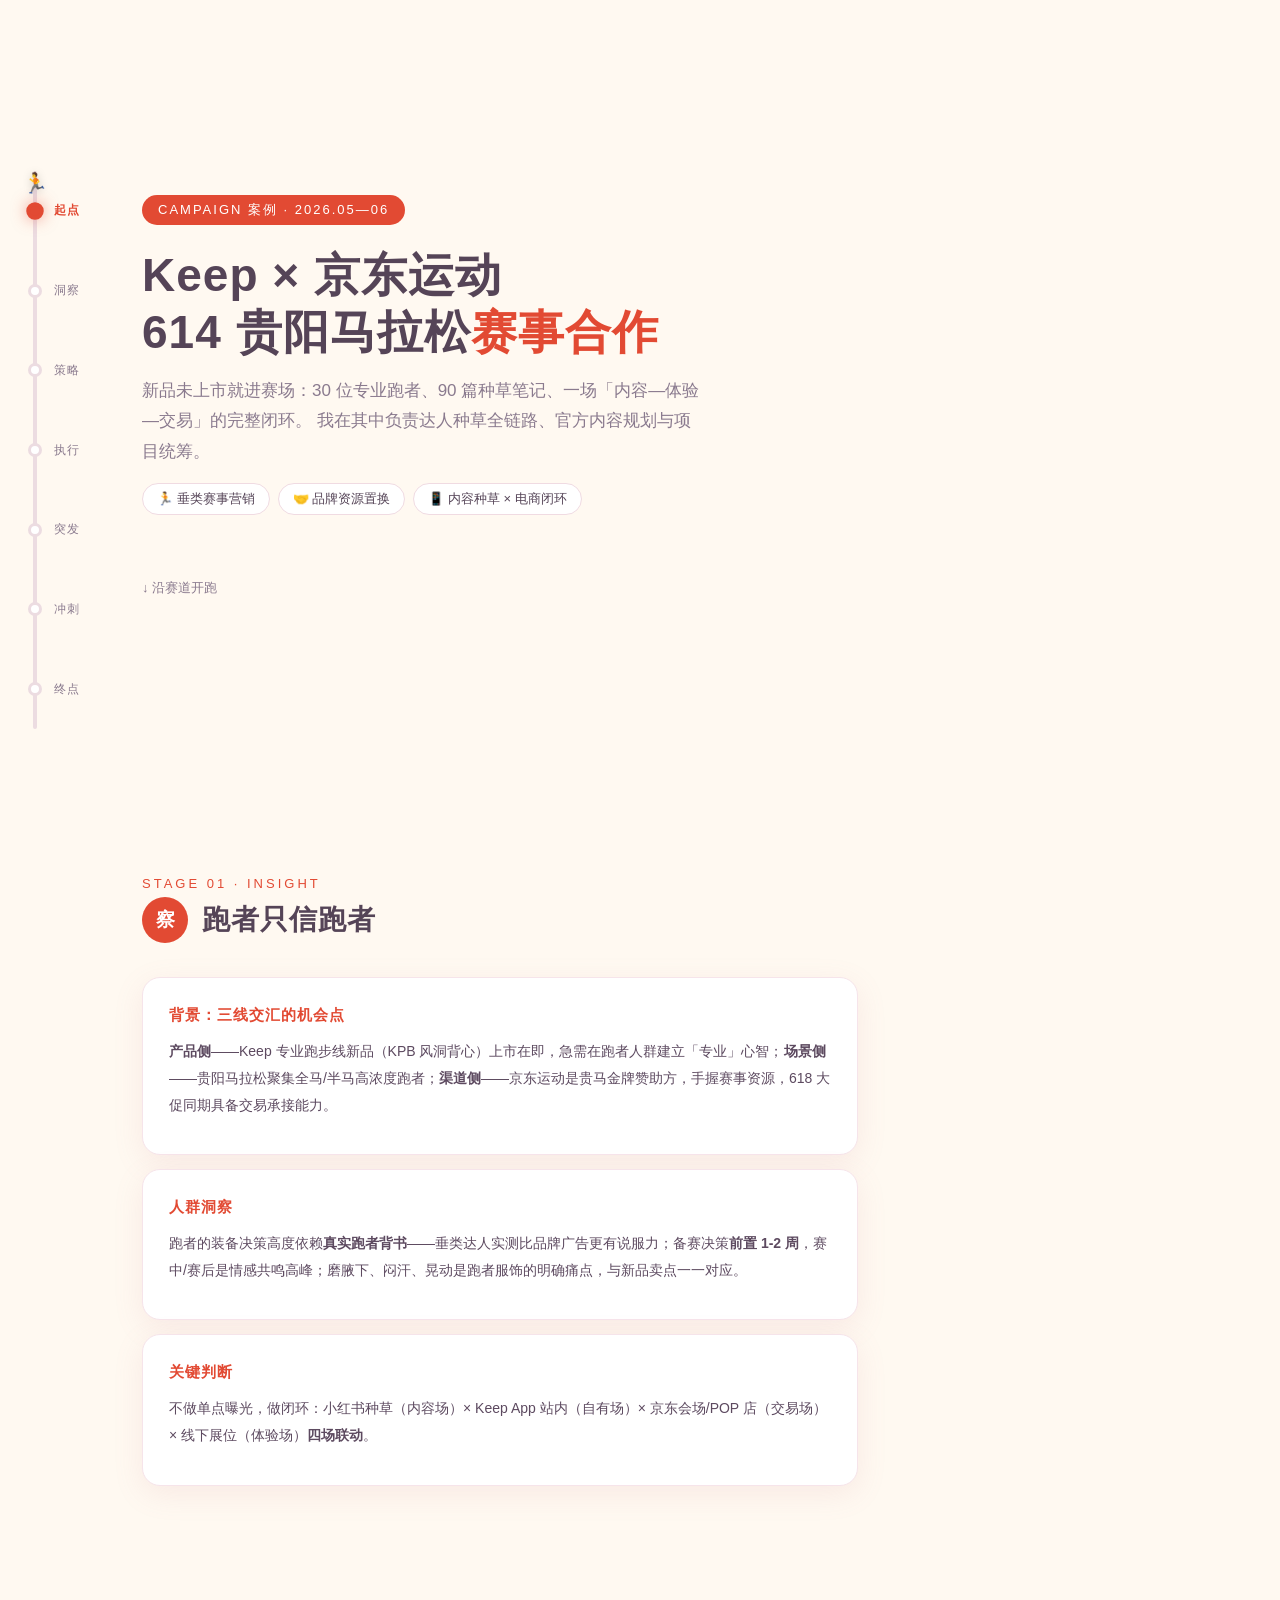
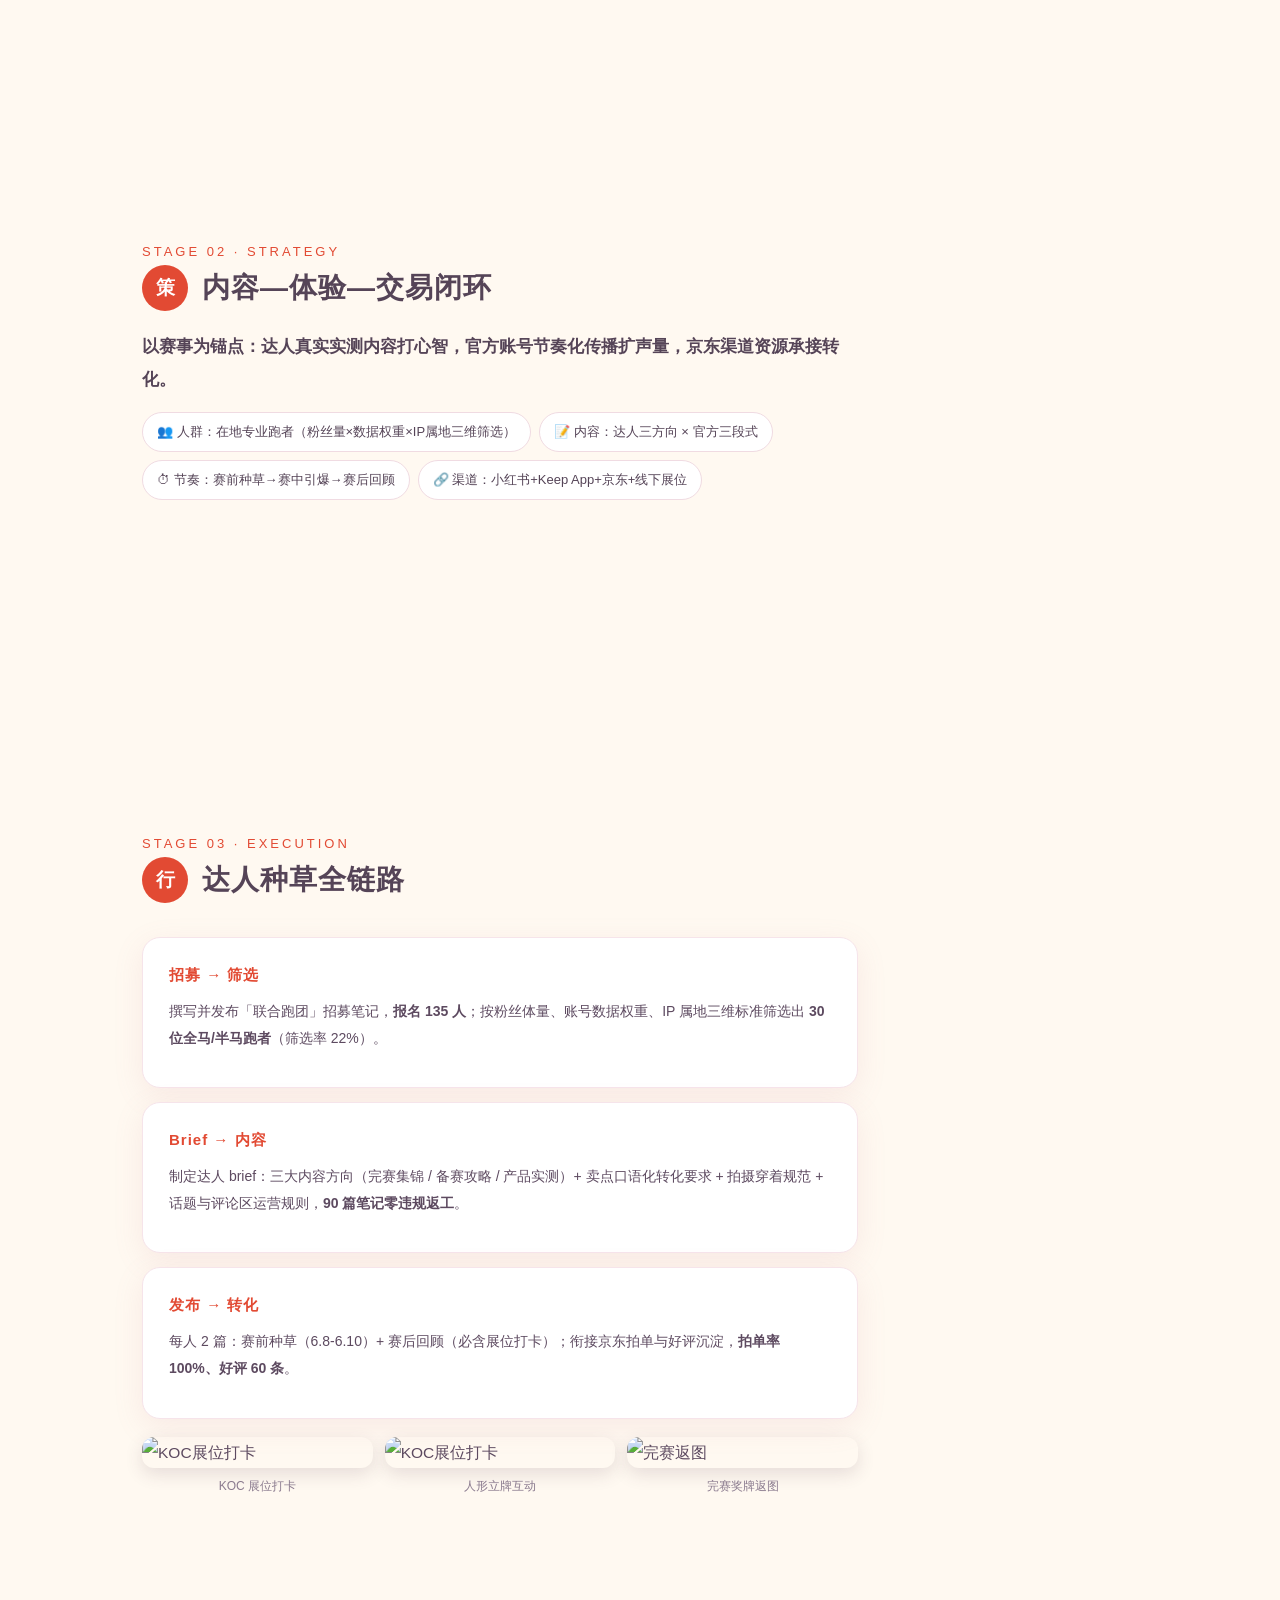
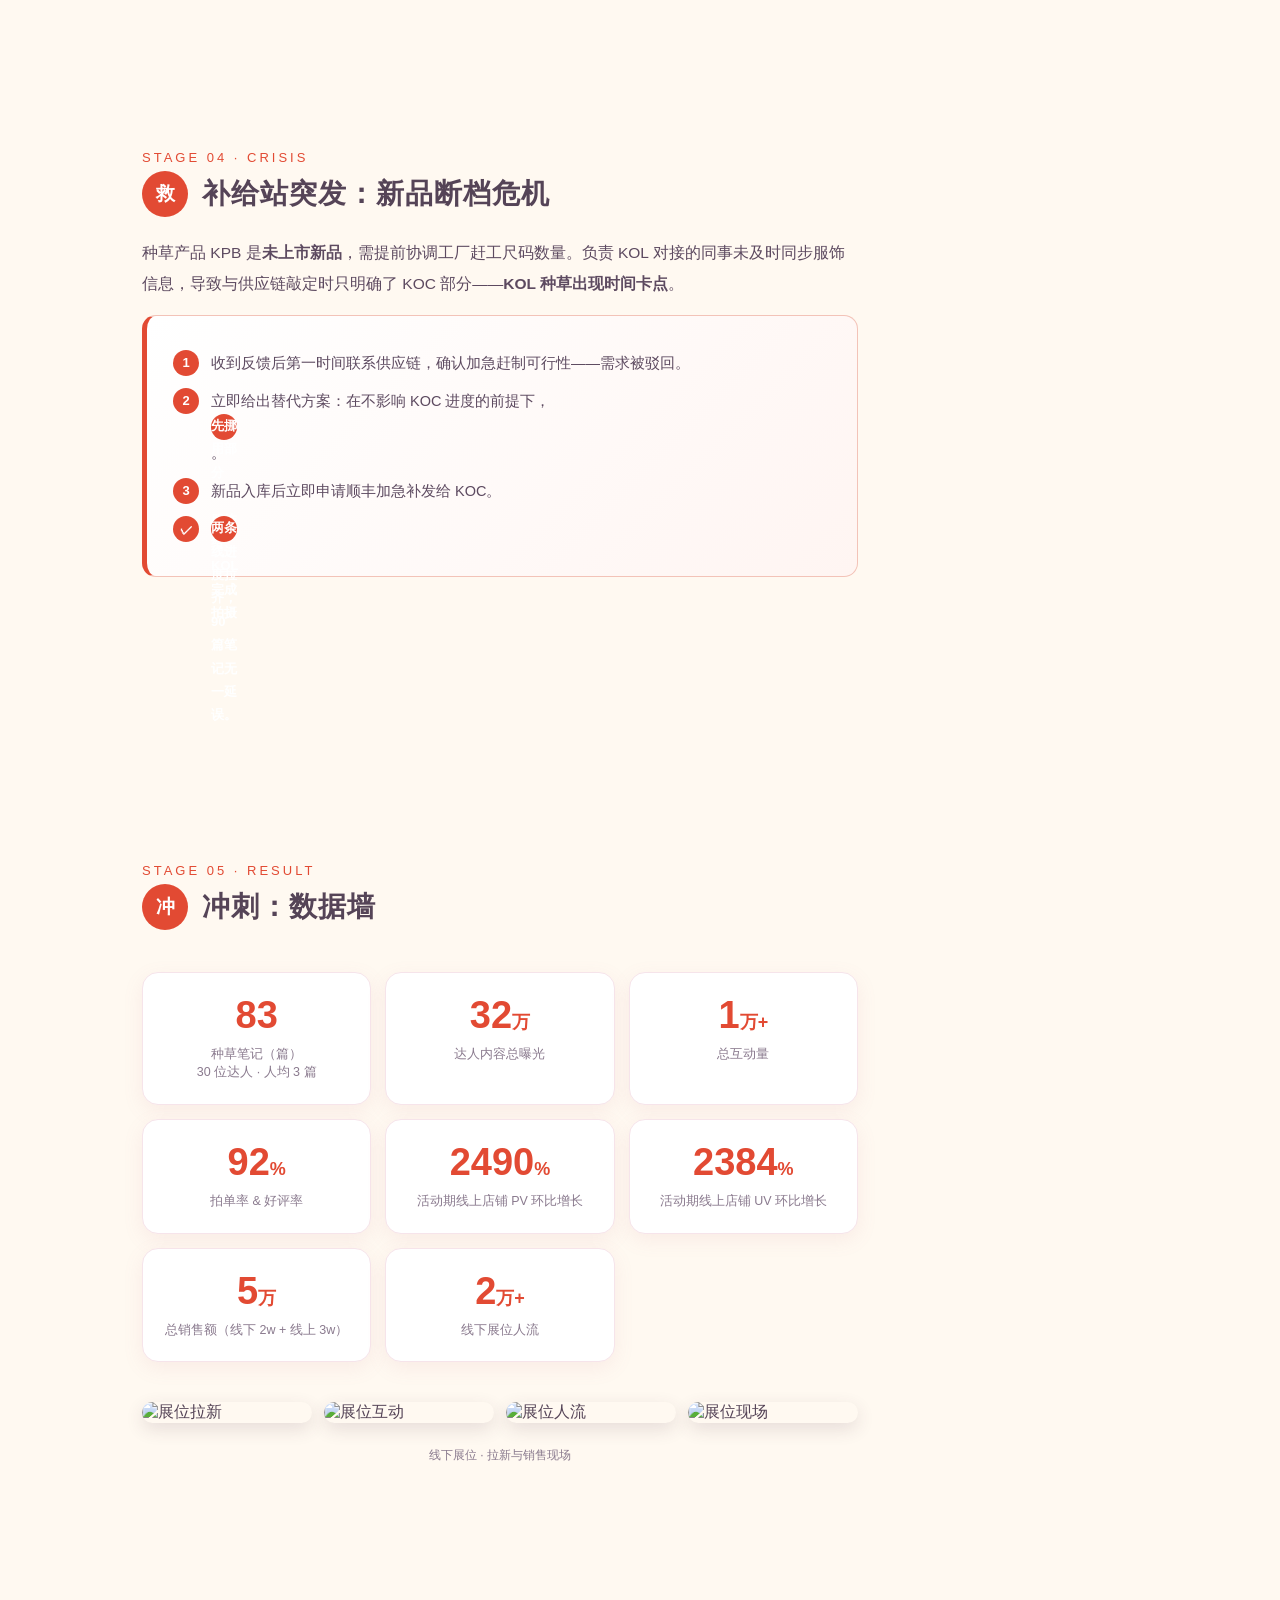
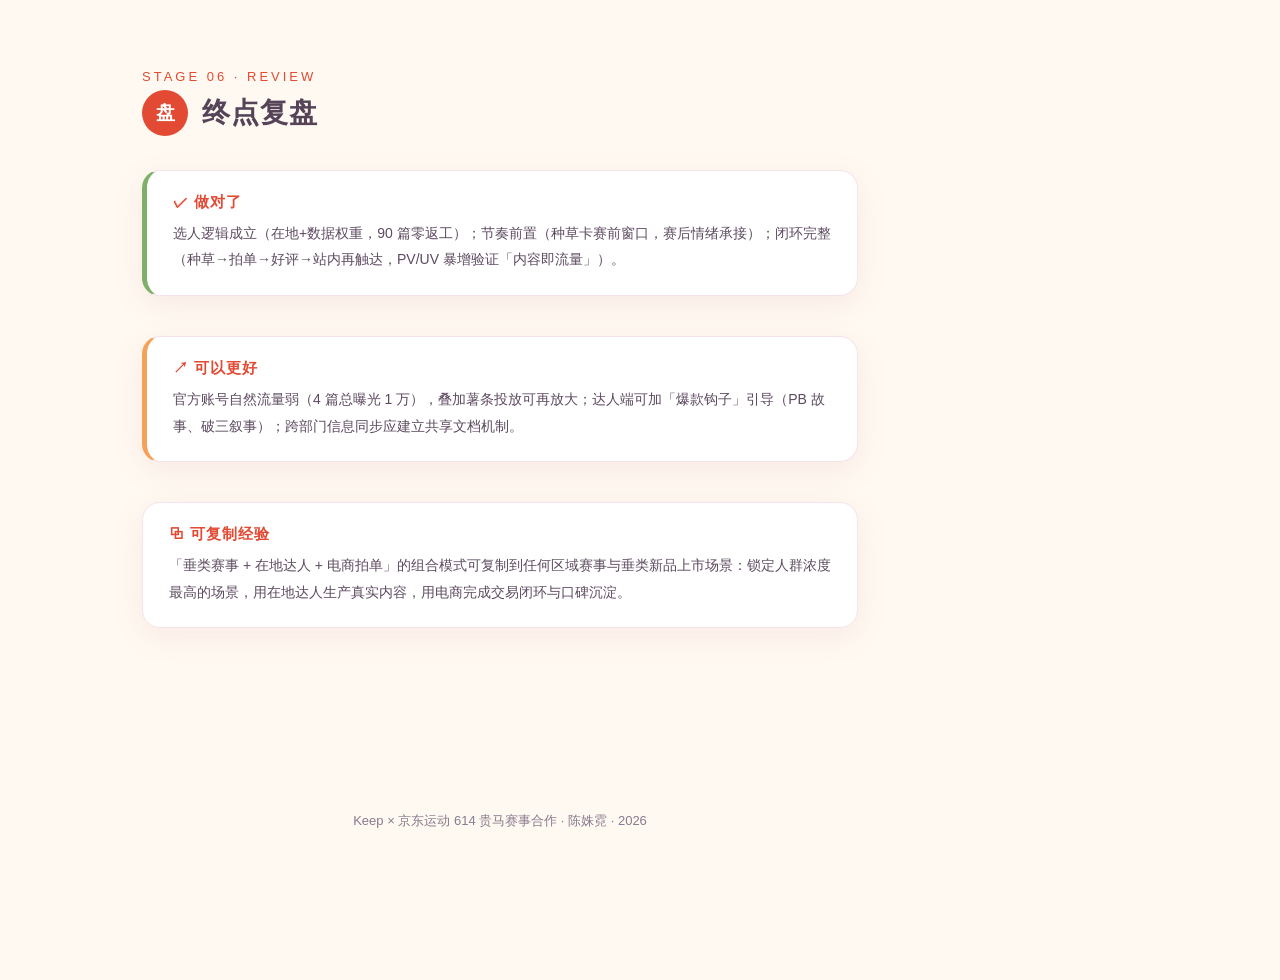
==== case-preview/index.html @ 191c8950 "preview: keep campaign case page" ====
<!DOCTYPE html>
<html lang="zh-CN">
<head>
<meta charset="UTF-8">
<meta name="viewport" content="width=device-width, initial-scale=1.0">
<title>Keep × 京东运动 · 614 贵马 Campaign 案例</title>
<style>
  :root {
    --red: #E24A33;
    --red-deep: #C0392B;
    --cream: #FFF9F1;
    --pink: #F5B9C5;
    --brown: #554457;
    --gray: #8a7a8e;
  }
  * { margin: 0; padding: 0; box-sizing: border-box; }
  body {
    font-family: "PingFang SC", "Hiragino Sans GB", "Microsoft YaHei", sans-serif;
    background: var(--cream);
    color: var(--brown);
    overflow-x: hidden;
  }

  /* ============ 左侧赛道进度条 ============ */
  .track {
    position: fixed;
    left: 28px;
    top: 50%;
    transform: translateY(-50%);
    z-index: 50;
    display: flex;
    flex-direction: column;
    align-items: center;
    height: 62vh;
  }
  .track-line {
    position: absolute;
    top: 0; bottom: 0;
    width: 4px;
    background: #ecdce1;
    border-radius: 2px;
    left: 50%;
    transform: translateX(-50%);
  }
  .track-fill {
    position: absolute;
    top: 0;
    width: 4px;
    background: var(--red);
    border-radius: 2px;
    left: 50%;
    transform: translateX(-50%);
    height: 0%;
    transition: height .15s linear;
  }
  .track-runner {
    position: absolute;
    left: 50%;
    transform: translateX(-50%);
    top: 0%;
    font-size: 20px;
    transition: top .15s linear;
    z-index: 2;
    filter: drop-shadow(0 2px 4px rgba(0,0,0,.2));
  }
  .station {
    position: relative;
    flex: 1;
    display: flex;
    align-items: center;
  }
  .station-dot {
    width: 14px; height: 14px;
    border-radius: 50%;
    background: #fff;
    border: 3px solid #ecdce1;
    z-index: 3;
    transition: all .3s;
  }
  .station.active .station-dot {
    border-color: var(--red);
    background: var(--red);
    transform: scale(1.25);
    box-shadow: 0 0 12px rgba(226,74,51,.5);
  }
  .station-label {
    position: absolute;
    left: 26px;
    font-size: 12px;
    color: var(--gray);
    white-space: nowrap;
    letter-spacing: 1px;
    transition: all .3s;
  }
  .station.active .station-label {
    color: var(--red);
    font-weight: 700;
  }

  /* ============ 主内容 ============ */
  .main {
    margin-left: 110px;
    max-width: 780px;
    padding: 0 32px 120px;
  }

  /* Hero */
  .hero {
    min-height: 92vh;
    display: flex;
    flex-direction: column;
    justify-content: center;
    padding-top: 60px;
  }
  .hero-tag {
    display: inline-block;
    background: var(--red);
    color: #fff;
    font-size: 13px;
    letter-spacing: 2px;
    padding: 6px 16px;
    border-radius: 999px;
    width: fit-content;
    margin-bottom: 22px;
  }
  .hero h1 {
    font-size: 46px;
    line-height: 1.25;
    color: var(--brown);
    margin-bottom: 14px;
    letter-spacing: 1px;
  }
  .hero h1 em { color: var(--red); font-style: normal; }
  .hero .sub {
    font-size: 17px;
    color: var(--gray);
    line-height: 1.8;
    max-width: 560px;
  }
  .hero .scroll-hint {
    margin-top: 48px;
    font-size: 13px;
    color: var(--gray);
    animation: bob 1.6s ease-in-out infinite;
  }
  @keyframes bob { 50% { transform: translateY(6px); } }

  /* 赛段 */
  .stage {
    min-height: 88vh;
    display: flex;
    flex-direction: column;
    justify-content: center;
    padding: 60px 0;
    opacity: 0;
    transform: translateY(30px);
    transition: opacity .7s ease, transform .7s ease;
  }
  .stage.show { opacity: 1; transform: translateY(0); }

  .stage-head {
    display: flex;
    align-items: center;
    gap: 14px;
    margin-bottom: 20px;
  }
  .stage-num {
    width: 46px; height: 46px;
    border-radius: 50%;
    background: var(--red);
    color: #fff;
    display: grid;
    place-items: center;
    font-size: 19px;
    font-weight: 700;
    flex-shrink: 0;
  }
  .stage-title { font-size: 28px; color: var(--brown); letter-spacing: 1px; }
  .stage-kicker { font-size: 13px; color: var(--red); letter-spacing: 3px; margin-bottom: 6px; }

  .stage-body { font-size: 15.5px; line-height: 2; color: #5d4a60; }
  .stage-body p { margin-bottom: 14px; }

  .chip-row { display: flex; flex-wrap: wrap; gap: 8px; margin: 16px 0; }
  .chip {
    background: #fff;
    border: 1px solid #f0dbe2;
    border-radius: 999px;
    padding: 6px 14px;
    font-size: 13px;
    color: var(--brown);
  }

  .card {
    background: #fff;
    border-radius: 18px;
    padding: 22px 26px;
    box-shadow: 0 8px 30px rgba(197, 120, 140, .12);
    border: 1px solid #f6e4ea;
    margin: 14px 0;
  }
  .card h4 { font-size: 15px; color: var(--red); margin-bottom: 8px; letter-spacing: 1px; }
  .card p { font-size: 14px; line-height: 1.9; color: #5d4a60; }

  /* 数据墙 */
  .data-wall {
    display: grid;
    grid-template-columns: repeat(auto-fit, minmax(200px, 1fr));
    gap: 14px;
    margin: 22px 0;
  }
  .data-item {
    background: #fff;
    border-radius: 16px;
    padding: 22px 18px;
    text-align: center;
    border: 1px solid #f6e4ea;
    box-shadow: 0 6px 20px rgba(197,120,140,.1);
  }
  .data-num {
    font-size: 38px;
    font-weight: 800;
    color: var(--red);
    font-variant-numeric: tabular-nums;
    line-height: 1.1;
  }
  .data-num small { font-size: 18px; font-weight: 600; }
  .data-label { font-size: 12.5px; color: var(--gray); margin-top: 8px; line-height: 1.5; }

  /* 照片 */
  .photos {
    display: grid;
    grid-template-columns: repeat(3, 1fr);
    gap: 12px;
    margin: 18px 0;
  }
  .photos img {
    width: 100%;
    border-radius: 12px;
    box-shadow: 0 6px 18px rgba(80,50,70,.14);
    display: block;
  }
  .photos-4 { grid-template-columns: repeat(4, 1fr); }
  .photo-cap { font-size: 12px; color: var(--gray); text-align: center; margin-top: 6px; }

  /* 突发状况 */
  .alert-card {
    background: linear-gradient(135deg, #fff 0%, #fff5f2 100%);
    border: 1px solid #f3c3b8;
    border-left: 5px solid var(--red);
    border-radius: 14px;
    padding: 22px 26px;
    margin: 16px 0;
  }
  .alert-card .step {
    display: flex;
    gap: 12px;
    margin: 12px 0;
    font-size: 14.5px;
    line-height: 1.8;
  }
  .alert-card .step b {
    flex-shrink: 0;
    width: 26px; height: 26px;
    border-radius: 50%;
    background: var(--red);
    color: #fff;
    display: grid;
    place-items: center;
    font-size: 13px;
  }

  /* 复盘 */
  .review-grid { display: grid; gap: 12px; }
  .review-grid .card.good { border-left: 5px solid #7fb069; }
  .review-grid .card.better { border-left: 5px solid #f4a259; }

  .footer {
    text-align: center;
    padding: 60px 0 30px;
    color: var(--gray);
    font-size: 13px;
  }

  @media (max-width: 720px) {
    .track { left: 8px; height: 54vh; }
    .station-label { display: none; }
    .main { margin-left: 40px; padding: 0 16px 80px; }
    .hero h1 { font-size: 30px; }
    .stage-title { font-size: 22px; }
    .photos { grid-template-columns: repeat(2, 1fr); }
  }
</style>
</head>
<body>

<!-- 左侧赛道 -->
<nav class="track" id="track">
  <div class="track-line"></div>
  <div class="track-fill" id="trackFill"></div>
  <div class="track-runner" id="runner">🏃</div>
  <!-- stations injected by JS -->
</nav>

<main class="main">

  <!-- ================= 起点 ================= -->
  <section class="hero stage" data-stage="起点">
    <span class="hero-tag">CAMPAIGN 案例 · 2026.05—06</span>
    <h1>Keep × 京东运动<br>614 贵阳马拉松<em>赛事合作</em></h1>
    <p class="sub">
      新品未上市就进赛场：30 位专业跑者、90 篇种草笔记、一场「内容—体验—交易」的完整闭环。
      我在其中负责达人种草全链路、官方内容规划与项目统筹。
    </p>
    <div class="chip-row">
      <span class="chip">🏃 垂类赛事营销</span>
      <span class="chip">🤝 品牌资源置换</span>
      <span class="chip">📱 内容种草 × 电商闭环</span>
    </div>
    <div class="scroll-hint">↓ 沿赛道开跑</div>
  </section>

  <!-- ================= 洞察 ================= -->
  <section class="stage" data-stage="洞察">
    <div class="stage-kicker">STAGE 01 · INSIGHT</div>
    <div class="stage-head"><div class="stage-num">察</div><h2 class="stage-title">跑者只信跑者</h2></div>
    <div class="stage-body">
      <div class="card">
        <h4>背景：三线交汇的机会点</h4>
        <p><b>产品侧</b>——Keep 专业跑步线新品（KPB 风洞背心）上市在即，急需在跑者人群建立「专业」心智；<b>场景侧</b>——贵阳马拉松聚集全马/半马高浓度跑者；<b>渠道侧</b>——京东运动是贵马金牌赞助方，手握赛事资源，618 大促同期具备交易承接能力。</p>
      </div>
      <div class="card">
        <h4>人群洞察</h4>
        <p>跑者的装备决策高度依赖<b>真实跑者背书</b>——垂类达人实测比品牌广告更有说服力；备赛决策<b>前置 1-2 周</b>，赛中/赛后是情感共鸣高峰；磨腋下、闷汗、晃动是跑者服饰的明确痛点，与新品卖点一一对应。</p>
      </div>
      <div class="card">
        <h4>关键判断</h4>
        <p>不做单点曝光，做闭环：小红书种草（内容场）× Keep App 站内（自有场）× 京东会场/POP 店（交易场）× 线下展位（体验场）<b>四场联动</b>。</p>
      </div>
    </div>
  </section>

  <!-- ================= 策略 ================= -->
  <section class="stage" data-stage="策略">
    <div class="stage-kicker">STAGE 02 · STRATEGY</div>
    <div class="stage-head"><div class="stage-num">策</div><h2 class="stage-title">内容—体验—交易闭环</h2></div>
    <div class="stage-body">
      <p style="font-size:17px; line-height:1.9; color:var(--brown); font-weight:600;">
        以赛事为锚点：达人真实实测内容打心智，官方账号节奏化传播扩声量，京东渠道资源承接转化。
      </p>
      <div class="chip-row">
        <span class="chip">👥 人群：在地专业跑者（粉丝量×数据权重×IP属地三维筛选）</span>
        <span class="chip">📝 内容：达人三方向 × 官方三段式</span>
        <span class="chip">⏱ 节奏：赛前种草→赛中引爆→赛后回顾</span>
        <span class="chip">🔗 渠道：小红书+Keep App+京东+线下展位</span>
      </div>
    </div>
  </section>

  <!-- ================= 执行 ================= -->
  <section class="stage" data-stage="执行">
    <div class="stage-kicker">STAGE 03 · EXECUTION</div>
    <div class="stage-head"><div class="stage-num">行</div><h2 class="stage-title">达人种草全链路</h2></div>
    <div class="stage-body">
      <div class="card">
        <h4>招募 → 筛选</h4>
        <p>撰写并发布「联合跑团」招募笔记，<b>报名 135 人</b>；按粉丝体量、账号数据权重、IP 属地三维标准筛选出 <b>30 位全马/半马跑者</b>（筛选率 22%）。</p>
      </div>
      <div class="card">
        <h4>Brief → 内容</h4>
        <p>制定达人 brief：三大内容方向（完赛集锦 / 备赛攻略 / 产品实测）+ 卖点口语化转化要求 + 拍摄穿着规范 + 话题与评论区运营规则，<b>90 篇笔记零违规返工</b>。</p>
      </div>
      <div class="card">
        <h4>发布 → 转化</h4>
        <p>每人 2 篇：赛前种草（6.8-6.10）+ 赛后回顾（必含展位打卡）；衔接京东拍单与好评沉淀，<b>拍单率 100%、好评 60 条</b>。</p>
      </div>
      <div class="photos">
        <div><img src="./photos/koc-1.jpg" alt="KOC展位打卡"><div class="photo-cap">KOC 展位打卡</div></div>
        <div><img src="./photos/koc-2.jpg" alt="KOC展位打卡"><div class="photo-cap">人形立牌互动</div></div>
        <div><img src="./photos/koc-3.jpg" alt="完赛返图"><div class="photo-cap">完赛奖牌返图</div></div>
      </div>
    </div>
  </section>

  <!-- ================= 补给站突发 ================= -->
  <section class="stage" data-stage="突发">
    <div class="stage-kicker">STAGE 04 · CRISIS</div>
    <div class="stage-head"><div class="stage-num">救</div><h2 class="stage-title">补给站突发：新品断档危机</h2></div>
    <div class="stage-body">
      <p>种草产品 KPB 是<b>未上市新品</b>，需提前协调工厂赶工尺码数量。负责 KOL 对接的同事未及时同步服饰信息，导致与供应链敲定时只明确了 KOC 部分——<b>KOL 种草出现时间卡点</b>。</p>
      <div class="alert-card">
        <div class="step"><b>1</b><span>收到反馈后第一时间联系供应链，确认加急赶制可行性——需求被驳回。</span></div>
        <div class="step"><b>2</b><span>立即给出替代方案：在不影响 KOC 进度的前提下，<b>先挪用部分 KOC 服饰给 KOL 完成拍摄</b>。</span></div>
        <div class="step"><b>3</b><span>新品入库后立即申请顺丰加急补发给 KOC。</span></div>
        <div class="step"><b>✓</b><span><b>两条线进度拉齐，90 篇笔记无一延误。</b></span></div>
      </div>
    </div>
  </section>

  <!-- ================= 冲刺 ================= -->
  <section class="stage" data-stage="冲刺">
    <div class="stage-kicker">STAGE 05 · RESULT</div>
    <div class="stage-head"><div class="stage-num">冲</div><h2 class="stage-title">冲刺：数据墙</h2></div>
    <div class="data-wall">
      <div class="data-item"><div class="data-num" data-n="90">0</div><div class="data-label">种草笔记（篇）<br>30 位达人 · 人均 3 篇</div></div>
      <div class="data-item"><div class="data-num" data-n="35" data-suffix="万">0</div><div class="data-label">达人内容总曝光</div></div>
      <div class="data-item"><div class="data-num" data-n="1" data-suffix="万+">0</div><div class="data-label">总互动量</div></div>
      <div class="data-item"><div class="data-num" data-n="100" data-suffix="%">0</div><div class="data-label">拍单率 & 好评率</div></div>
      <div class="data-item"><div class="data-num" data-n="2700" data-suffix="%">0</div><div class="data-label">活动期线上店铺 PV 环比增长</div></div>
      <div class="data-item"><div class="data-num" data-n="2585" data-suffix="%">0</div><div class="data-label">活动期线上店铺 UV 环比增长</div></div>
      <div class="data-item"><div class="data-num" data-n="5" data-suffix="万">0</div><div class="data-label">总销售额（线下 2w + 线上 3w）</div></div>
      <div class="data-item"><div class="data-num" data-n="2" data-suffix="万+">0</div><div class="data-label">线下展位人流</div></div>
    </div>
    <div class="photos photos-4">
      <div><img src="./photos/booth-1.jpg" alt="展位拉新"></div>
      <div><img src="./photos/booth-2.jpg" alt="展位互动"></div>
      <div><img src="./photos/booth-3.jpg" alt="展位人流"></div>
      <div><img src="./photos/booth-4.jpg" alt="展位现场"></div>
    </div>
    <div class="photo-cap">线下展位 · 拉新与销售现场</div>
  </section>

  <!-- ================= 终点 ================= -->
  <section class="stage" data-stage="终点">
    <div class="stage-kicker">STAGE 06 · REVIEW</div>
    <div class="stage-head"><div class="stage-num">盘</div><h2 class="stage-title">终点复盘</h2></div>
    <div class="review-grid">
      <div class="card good">
        <h4>✓ 做对了</h4>
        <p>选人逻辑成立（在地+数据权重，90 篇零返工）；节奏前置（种草卡赛前窗口，赛后情绪承接）；闭环完整（种草→拍单→好评→站内再触达，PV/UV 暴增验证「内容即流量」）。</p>
      </div>
      <div class="card better">
        <h4>↗ 可以更好</h4>
        <p>官方账号自然流量弱（4 篇总曝光 1 万），叠加薯条投放可再放大；达人端可加「爆款钩子」引导（PB 故事、破三叙事）；跨部门信息同步应建立共享文档机制。</p>
      </div>
      <div class="card">
        <h4>⧉ 可复制经验</h4>
        <p>「垂类赛事 + 在地达人 + 电商拍单」的组合模式可复制到任何区域赛事与垂类新品上市场景：锁定人群浓度最高的场景，用在地达人生产真实内容，用电商完成交易闭环与口碑沉淀。</p>
      </div>
    </div>
  </section>

  <div class="footer">Keep × 京东运动 614 贵马赛事合作 · 陈姝霓 · 2026</div>
</main>

<script>
// ---- 赛道站点 ----
const stages = [...document.querySelectorAll('.stage[data-stage]')];
const track = document.getElementById('track');
const fill = document.getElementById('trackFill');
const runner = document.getElementById('runner');

stages.forEach((s) => {
  const el = document.createElement('div');
  el.className = 'station';
  el.innerHTML = `<div class="station-dot"></div><span class="station-label">${s.dataset.stage}</span>`;
  el.addEventListener('click', () => s.scrollIntoView({ behavior: 'smooth', block: 'center' }));
  track.appendChild(el);
});
const stationEls = [...track.querySelectorAll('.station')];

// ---- 滚动进度 ----
function onScroll() {
  const doc = document.documentElement;
  const total = doc.scrollHeight - window.innerHeight;
  const pct = Math.min(1, Math.max(0, window.scrollY / total));
  fill.style.height = (pct * 100) + '%';
  runner.style.top = (pct * 100) + '%';

  // 当前赛段高亮
  let activeIdx = 0;
  stages.forEach((s, i) => {
    const r = s.getBoundingClientRect();
    if (r.top < window.innerHeight * 0.5) activeIdx = i;
  });
  stationEls.forEach((el, i) => el.classList.toggle('active', i === activeIdx));
}
window.addEventListener('scroll', onScroll, { passive: true });
onScroll();

// ---- 赛段进入动画 ----
const io = new IntersectionObserver((entries) => {
  entries.forEach((e) => { if (e.isIntersecting) e.target.classList.add('show'); });
}, { threshold: 0.12 });
stages.forEach((s) => io.observe(s));

// ---- 大数字滚动 ----
const numIO = new IntersectionObserver((entries) => {
  entries.forEach((entry) => {
    if (!entry.isIntersecting) return;
    const el = entry.target;
    numIO.unobserve(el);
    const n = +el.dataset.n;
    const suffix = el.dataset.suffix || '';
    const dur = 1400;
    const t0 = performance.now();
    function tick(t) {
      const p = Math.min(1, (t - t0) / dur);
      const e = 1 - Math.pow(1 - p, 3);
      const v = Math.round(n * e);
      el.innerHTML = v + (suffix ? `<small>${suffix}</small>` : '');
      if (p < 1) requestAnimationFrame(tick);
    }
    requestAnimationFrame(tick);
  });
}, { threshold: 0.4 });
document.querySelectorAll('.data-num').forEach((el) => numIO.observe(el));
</script>
</body>
</html>
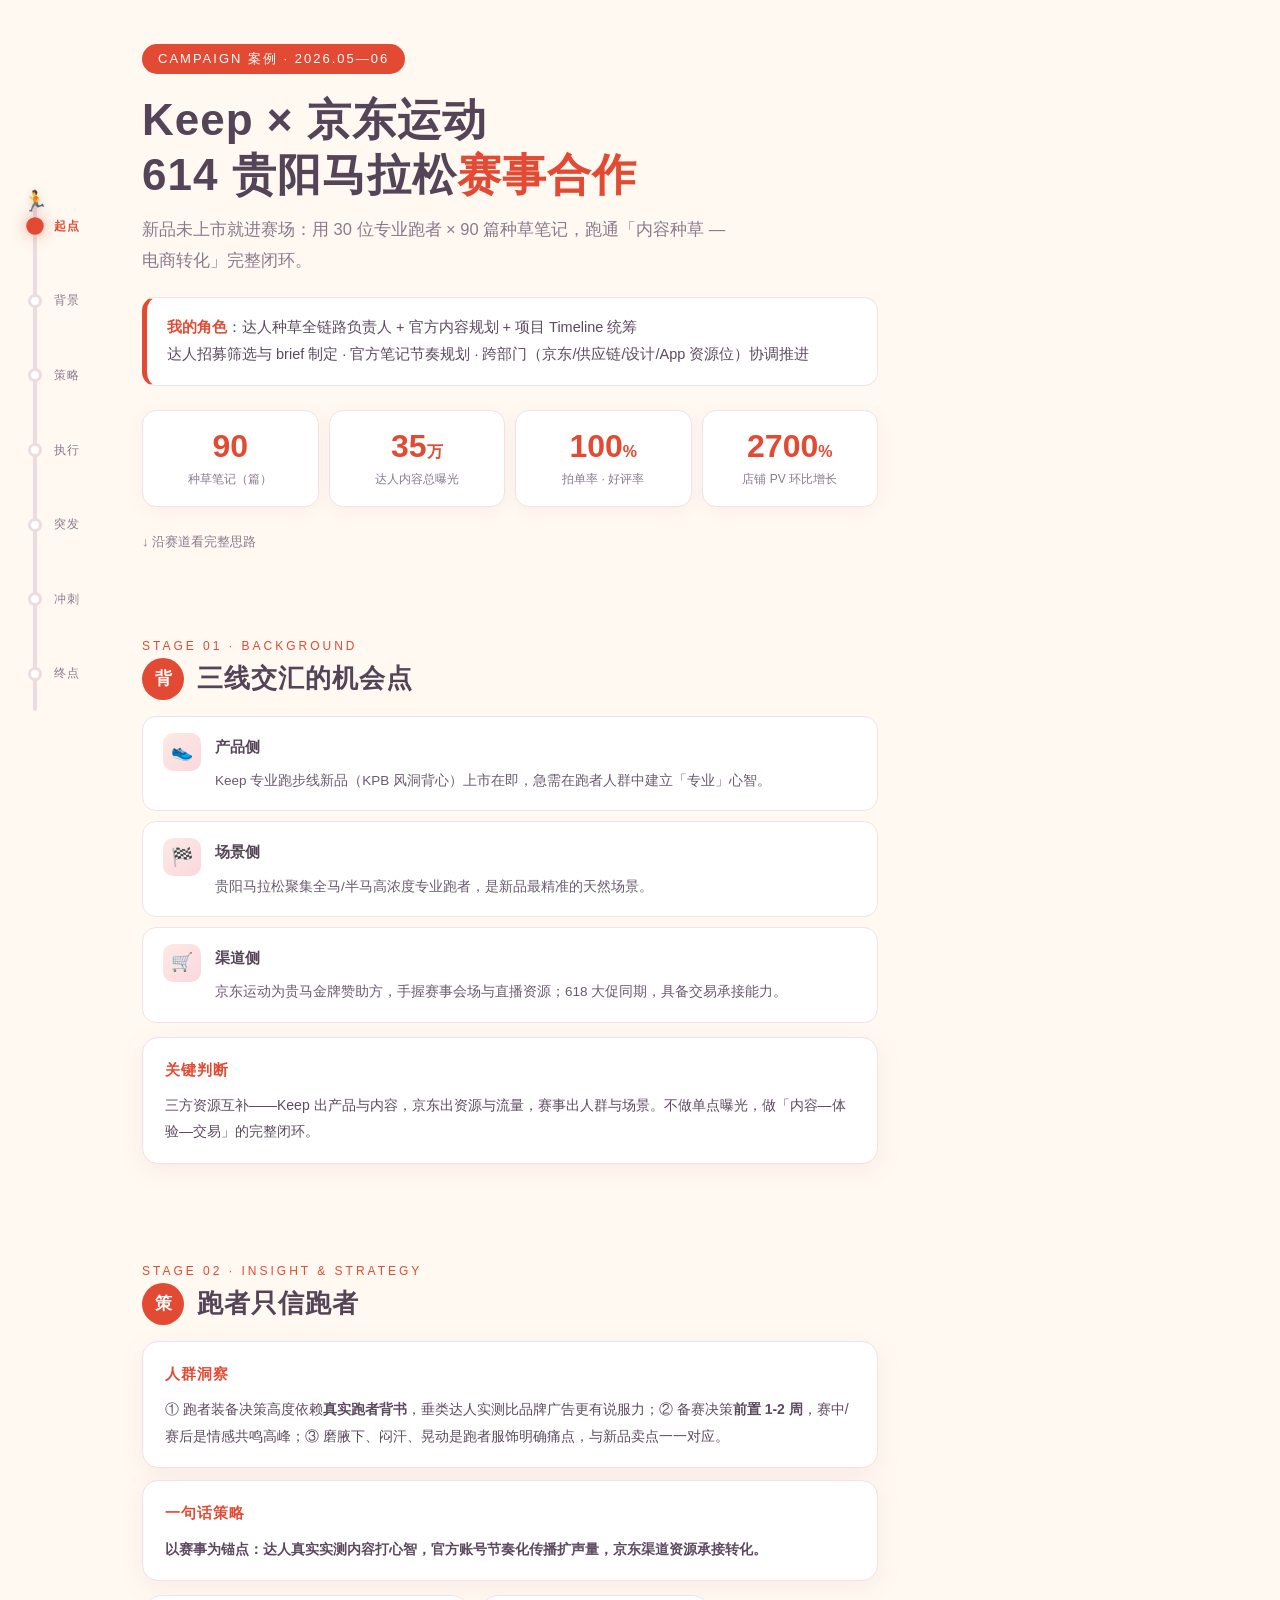
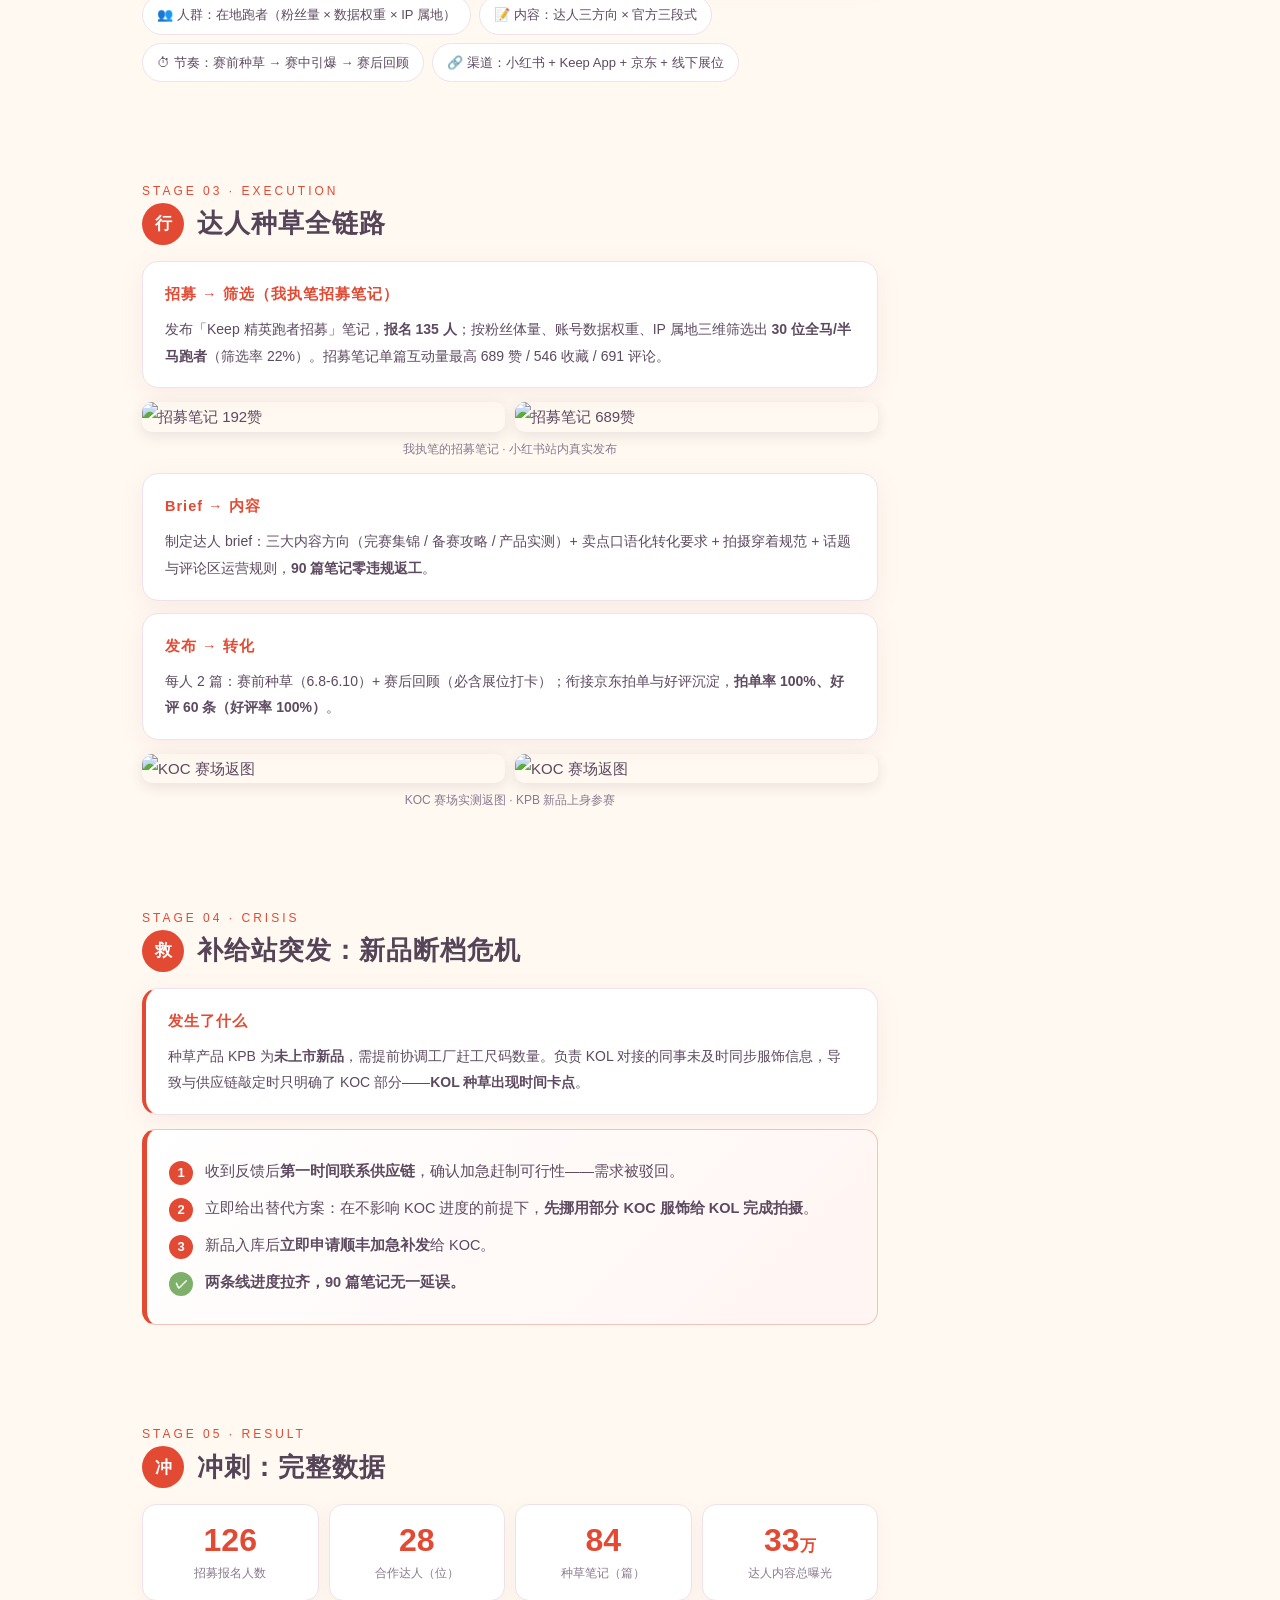
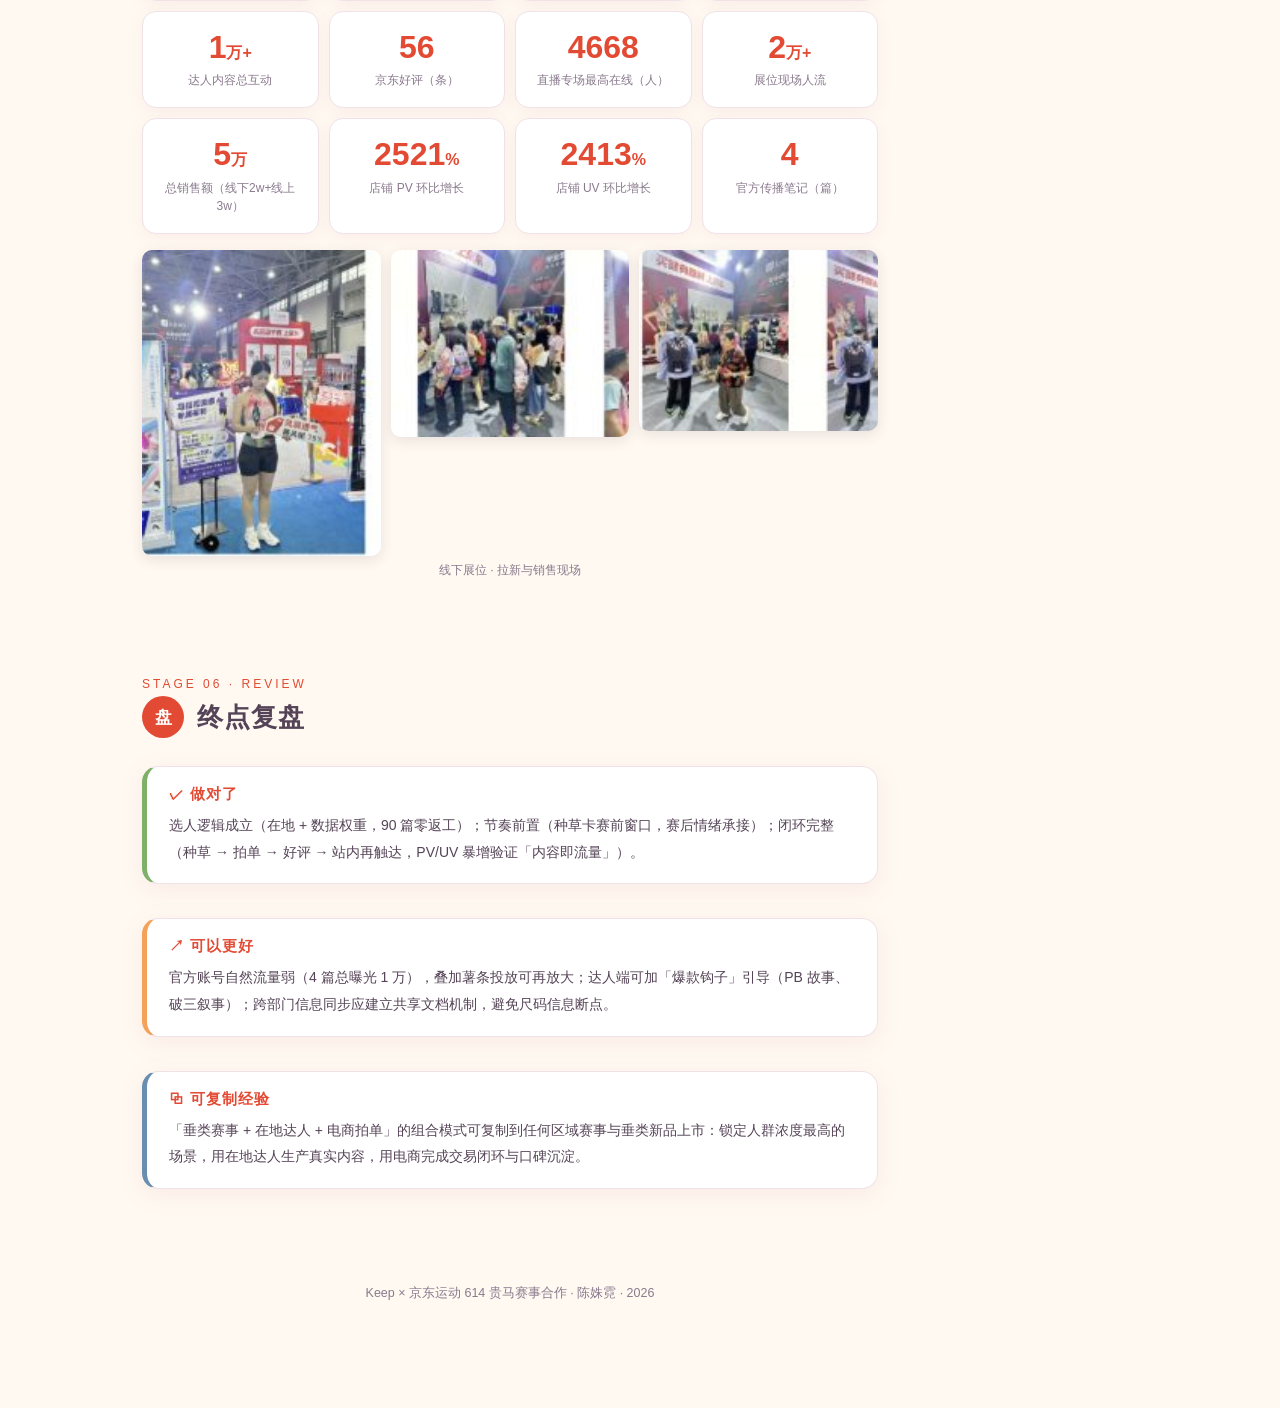
==== commit ee2c9c57: "case page v2: HRBP-oriented restructure" ====
--- a/case-preview/index.html
+++ b/case-preview/index.html
@@ -7,11 +7,10 @@
 <style>
   :root {
     --red: #E24A33;
-    --red-deep: #C0392B;
     --cream: #FFF9F1;
-    --pink: #F5B9C5;
     --brown: #554457;
     --gray: #8a7a8e;
+    --line: #f0e2e8;
   }
   * { margin: 0; padding: 0; box-sizing: border-box; }
   body {
@@ -31,275 +30,175 @@
     display: flex;
     flex-direction: column;
     align-items: center;
-    height: 62vh;
+    height: 58vh;
   }
   .track-line {
-    position: absolute;
-    top: 0; bottom: 0;
-    width: 4px;
-    background: #ecdce1;
-    border-radius: 2px;
-    left: 50%;
-    transform: translateX(-50%);
+    position: absolute; top: 0; bottom: 0; width: 4px;
+    background: #ecdce1; border-radius: 2px; left: 50%; transform: translateX(-50%);
   }
   .track-fill {
-    position: absolute;
-    top: 0;
-    width: 4px;
-    background: var(--red);
-    border-radius: 2px;
-    left: 50%;
-    transform: translateX(-50%);
-    height: 0%;
-    transition: height .15s linear;
+    position: absolute; top: 0; width: 4px;
+    background: var(--red); border-radius: 2px; left: 50%; transform: translateX(-50%);
+    height: 0%; transition: height .15s linear;
   }
   .track-runner {
-    position: absolute;
-    left: 50%;
-    transform: translateX(-50%);
-    top: 0%;
-    font-size: 20px;
-    transition: top .15s linear;
-    z-index: 2;
+    position: absolute; left: 50%; transform: translateX(-50%);
+    top: 0%; font-size: 20px; transition: top .15s linear; z-index: 2;
     filter: drop-shadow(0 2px 4px rgba(0,0,0,.2));
   }
-  .station {
-    position: relative;
-    flex: 1;
-    display: flex;
-    align-items: center;
-  }
+  .station { position: relative; flex: 1; display: flex; align-items: center; }
   .station-dot {
-    width: 14px; height: 14px;
-    border-radius: 50%;
-    background: #fff;
-    border: 3px solid #ecdce1;
-    z-index: 3;
-    transition: all .3s;
+    width: 14px; height: 14px; border-radius: 50%;
+    background: #fff; border: 3px solid #ecdce1; z-index: 3; transition: all .3s;
   }
   .station.active .station-dot {
-    border-color: var(--red);
-    background: var(--red);
-    transform: scale(1.25);
-    box-shadow: 0 0 12px rgba(226,74,51,.5);
+    border-color: var(--red); background: var(--red);
+    transform: scale(1.25); box-shadow: 0 0 12px rgba(226,74,51,.5);
   }
   .station-label {
-    position: absolute;
-    left: 26px;
-    font-size: 12px;
-    color: var(--gray);
-    white-space: nowrap;
-    letter-spacing: 1px;
-    transition: all .3s;
-  }
-  .station.active .station-label {
-    color: var(--red);
-    font-weight: 700;
-  }
+    position: absolute; left: 26px; font-size: 12px; color: var(--gray);
+    white-space: nowrap; letter-spacing: 1px; transition: all .3s; cursor: pointer;
+  }
+  .station.active .station-label { color: var(--red); font-weight: 700; }
 
   /* ============ 主内容 ============ */
-  .main {
-    margin-left: 110px;
-    max-width: 780px;
-    padding: 0 32px 120px;
-  }
+  .main { margin-left: 110px; max-width: 800px; padding: 0 32px 80px; }
 
   /* Hero */
-  .hero {
-    min-height: 92vh;
-    display: flex;
-    flex-direction: column;
-    justify-content: center;
-    padding-top: 60px;
-  }
+  .hero { padding: 72px 0 24px; }
   .hero-tag {
-    display: inline-block;
-    background: var(--red);
-    color: #fff;
-    font-size: 13px;
-    letter-spacing: 2px;
-    padding: 6px 16px;
-    border-radius: 999px;
-    width: fit-content;
-    margin-bottom: 22px;
-  }
-  .hero h1 {
-    font-size: 46px;
-    line-height: 1.25;
-    color: var(--brown);
-    margin-bottom: 14px;
-    letter-spacing: 1px;
-  }
+    display: inline-block; background: var(--red); color: #fff;
+    font-size: 13px; letter-spacing: 2px; padding: 6px 16px;
+    border-radius: 999px; width: fit-content; margin-bottom: 18px;
+  }
+  .hero h1 { font-size: 44px; line-height: 1.25; margin-bottom: 12px; letter-spacing: 1px; }
   .hero h1 em { color: var(--red); font-style: normal; }
-  .hero .sub {
-    font-size: 17px;
-    color: var(--gray);
-    line-height: 1.8;
-    max-width: 560px;
-  }
-  .hero .scroll-hint {
-    margin-top: 48px;
-    font-size: 13px;
-    color: var(--gray);
-    animation: bob 1.6s ease-in-out infinite;
-  }
+  .hero .sub { font-size: 16.5px; color: var(--gray); line-height: 1.9; max-width: 600px; }
+  .role-card {
+    margin-top: 20px; background: #fff; border-radius: 14px; padding: 16px 20px;
+    border: 1px solid var(--line); border-left: 5px solid var(--red);
+    font-size: 14.5px; line-height: 1.9; color: #5d4a60;
+  }
+  .role-card b { color: var(--red); }
+  .scroll-hint { margin-top: 26px; font-size: 13px; color: var(--gray); animation: bob 1.6s ease-in-out infinite; }
   @keyframes bob { 50% { transform: translateY(6px); } }
 
   /* 赛段 */
   .stage {
-    min-height: 88vh;
-    display: flex;
-    flex-direction: column;
-    justify-content: center;
-    padding: 60px 0;
-    opacity: 0;
-    transform: translateY(30px);
-    transition: opacity .7s ease, transform .7s ease;
+    padding: 44px 0;
+    opacity: 0; transform: translateY(24px);
+    transition: opacity .6s ease, transform .6s ease;
   }
   .stage.show { opacity: 1; transform: translateY(0); }
 
-  .stage-head {
-    display: flex;
-    align-items: center;
-    gap: 14px;
-    margin-bottom: 20px;
-  }
+  .stage-head { display: flex; align-items: center; gap: 13px; margin-bottom: 16px; }
   .stage-num {
-    width: 46px; height: 46px;
-    border-radius: 50%;
-    background: var(--red);
-    color: #fff;
-    display: grid;
-    place-items: center;
-    font-size: 19px;
-    font-weight: 700;
-    flex-shrink: 0;
-  }
-  .stage-title { font-size: 28px; color: var(--brown); letter-spacing: 1px; }
-  .stage-kicker { font-size: 13px; color: var(--red); letter-spacing: 3px; margin-bottom: 6px; }
-
-  .stage-body { font-size: 15.5px; line-height: 2; color: #5d4a60; }
-  .stage-body p { margin-bottom: 14px; }
-
-  .chip-row { display: flex; flex-wrap: wrap; gap: 8px; margin: 16px 0; }
+    width: 42px; height: 42px; border-radius: 50%;
+    background: var(--red); color: #fff; display: grid; place-items: center;
+    font-size: 17px; font-weight: 700; flex-shrink: 0;
+  }
+  .stage-title { font-size: 26px; letter-spacing: 1px; }
+  .stage-kicker { font-size: 12px; color: var(--red); letter-spacing: 3px; margin-bottom: 5px; }
+
+  .stage-body { font-size: 15px; line-height: 1.95; color: #5d4a60; }
+
+  .card {
+    background: #fff; border-radius: 16px; padding: 18px 22px;
+    box-shadow: 0 6px 24px rgba(197,120,140,.1);
+    border: 1px solid var(--line); margin: 12px 0;
+  }
+  .card h4 { font-size: 14.5px; color: var(--red); margin-bottom: 8px; letter-spacing: 1px; }
+  .card p { font-size: 14px; line-height: 1.9; }
+
+  /* 背景三侧分行 */
+  .trio { display: grid; gap: 10px; margin: 14px 0; }
+  .trio-item {
+    background: #fff; border-radius: 14px; padding: 16px 20px;
+    border: 1px solid var(--line); display: flex; gap: 14px; align-items: flex-start;
+  }
+  .trio-item .t-icon {
+    width: 38px; height: 38px; border-radius: 10px; flex-shrink: 0;
+    display: grid; place-items: center; font-size: 18px;
+    background: linear-gradient(135deg, #fde9e4, #fbd8dd);
+  }
+  .trio-item b { display: block; font-size: 14.5px; margin-bottom: 4px; color: var(--brown); }
+  .trio-item span { font-size: 13.5px; line-height: 1.8; color: #6b5a70; }
+
+  .chip-row { display: flex; flex-wrap: wrap; gap: 8px; margin: 14px 0; }
   .chip {
-    background: #fff;
-    border: 1px solid #f0dbe2;
-    border-radius: 999px;
-    padding: 6px 14px;
-    font-size: 13px;
-    color: var(--brown);
-  }
-
-  .card {
-    background: #fff;
-    border-radius: 18px;
-    padding: 22px 26px;
-    box-shadow: 0 8px 30px rgba(197, 120, 140, .12);
-    border: 1px solid #f6e4ea;
-    margin: 14px 0;
-  }
-  .card h4 { font-size: 15px; color: var(--red); margin-bottom: 8px; letter-spacing: 1px; }
-  .card p { font-size: 14px; line-height: 1.9; color: #5d4a60; }
-
-  /* 数据墙 */
-  .data-wall {
-    display: grid;
-    grid-template-columns: repeat(auto-fit, minmax(200px, 1fr));
-    gap: 14px;
-    margin: 22px 0;
-  }
+    background: #fff; border: 1px solid var(--line); border-radius: 999px;
+    padding: 6px 14px; font-size: 13px;
+  }
+
+  /* 数据 */
+  .data-strip {
+    display: grid; grid-template-columns: repeat(4, 1fr); gap: 10px; margin-top: 24px;
+  }
+  .data-wall { display: grid; grid-template-columns: repeat(4, 1fr); gap: 10px; margin: 16px 0; }
   .data-item {
-    background: #fff;
-    border-radius: 16px;
-    padding: 22px 18px;
-    text-align: center;
-    border: 1px solid #f6e4ea;
-    box-shadow: 0 6px 20px rgba(197,120,140,.1);
+    background: #fff; border-radius: 14px; padding: 18px 12px; text-align: center;
+    border: 1px solid var(--line); box-shadow: 0 4px 16px rgba(197,120,140,.08);
   }
   .data-num {
-    font-size: 38px;
-    font-weight: 800;
-    color: var(--red);
-    font-variant-numeric: tabular-nums;
-    line-height: 1.1;
-  }
-  .data-num small { font-size: 18px; font-weight: 600; }
-  .data-label { font-size: 12.5px; color: var(--gray); margin-top: 8px; line-height: 1.5; }
+    font-size: 32px; font-weight: 800; color: var(--red);
+    font-variant-numeric: tabular-nums; line-height: 1.1;
+  }
+  .data-num small { font-size: 16px; font-weight: 600; }
+  .data-label { font-size: 12px; color: var(--gray); margin-top: 6px; line-height: 1.5; }
 
   /* 照片 */
-  .photos {
-    display: grid;
-    grid-template-columns: repeat(3, 1fr);
-    gap: 12px;
-    margin: 18px 0;
-  }
+  .photos { display: grid; grid-template-columns: repeat(3, 1fr); gap: 10px; margin: 14px 0 6px; }
   .photos img {
-    width: 100%;
-    border-radius: 12px;
-    box-shadow: 0 6px 18px rgba(80,50,70,.14);
-    display: block;
-  }
-  .photos-4 { grid-template-columns: repeat(4, 1fr); }
-  .photo-cap { font-size: 12px; color: var(--gray); text-align: center; margin-top: 6px; }
+    width: 100%; border-radius: 10px; display: block;
+    box-shadow: 0 4px 14px rgba(80,50,70,.12);
+  }
+  .photos-2 { grid-template-columns: repeat(2, 1fr); }
+  .photo-cap { font-size: 12px; color: var(--gray); text-align: center; margin: 6px 0 10px; }
 
   /* 突发状况 */
   .alert-card {
     background: linear-gradient(135deg, #fff 0%, #fff5f2 100%);
-    border: 1px solid #f3c3b8;
-    border-left: 5px solid var(--red);
-    border-radius: 14px;
-    padding: 22px 26px;
-    margin: 16px 0;
+    border: 1px solid #f3c3b8; border-left: 5px solid var(--red);
+    border-radius: 14px; padding: 18px 22px; margin: 14px 0;
   }
   .alert-card .step {
-    display: flex;
-    gap: 12px;
-    margin: 12px 0;
-    font-size: 14.5px;
-    line-height: 1.8;
-  }
-  .alert-card .step b {
-    flex-shrink: 0;
-    width: 26px; height: 26px;
-    border-radius: 50%;
-    background: var(--red);
-    color: #fff;
-    display: grid;
-    place-items: center;
-    font-size: 13px;
-  }
+    display: flex; gap: 12px; align-items: flex-start;
+    margin: 10px 0; font-size: 14.5px; line-height: 1.85;
+  }
+  .alert-card .num {
+    flex-shrink: 0; width: 24px; height: 24px; border-radius: 50%;
+    background: var(--red); color: #fff; display: grid; place-items: center;
+    font-size: 13px; font-weight: 700; margin-top: 3px;
+  }
+  .alert-card .num.ok { background: #7fb069; }
 
   /* 复盘 */
-  .review-grid { display: grid; gap: 12px; }
+  .review-grid { display: grid; gap: 10px; }
   .review-grid .card.good { border-left: 5px solid #7fb069; }
   .review-grid .card.better { border-left: 5px solid #f4a259; }
-
-  .footer {
-    text-align: center;
-    padding: 60px 0 30px;
-    color: var(--gray);
-    font-size: 13px;
-  }
+  .review-grid .card.copy { border-left: 5px solid #6a8eaf; }
+
+  .footer { text-align: center; padding: 40px 0 26px; color: var(--gray); font-size: 12.5px; }
 
   @media (max-width: 720px) {
-    .track { left: 8px; height: 54vh; }
+    .track { left: 6px; height: 50vh; }
     .station-label { display: none; }
-    .main { margin-left: 40px; padding: 0 16px 80px; }
-    .hero h1 { font-size: 30px; }
-    .stage-title { font-size: 22px; }
+    .main { margin-left: 38px; padding: 0 14px 60px; }
+    .hero h1 { font-size: 28px; }
+    .hero { padding-top: 48px; }
+    .stage-title { font-size: 21px; }
+    .stage { padding: 32px 0; }
+    .data-strip, .data-wall { grid-template-columns: repeat(2, 1fr); }
     .photos { grid-template-columns: repeat(2, 1fr); }
   }
 </style>
 </head>
 <body>
 
-<!-- 左侧赛道 -->
 <nav class="track" id="track">
   <div class="track-line"></div>
   <div class="track-fill" id="trackFill"></div>
   <div class="track-runner" id="runner">🏃</div>
-  <!-- stations injected by JS -->
 </nav>
 
 <main class="main">
@@ -309,50 +208,65 @@
     <span class="hero-tag">CAMPAIGN 案例 · 2026.05—06</span>
     <h1>Keep × 京东运动<br>614 贵阳马拉松<em>赛事合作</em></h1>
     <p class="sub">
-      新品未上市就进赛场：30 位专业跑者、90 篇种草笔记、一场「内容—体验—交易」的完整闭环。
-      我在其中负责达人种草全链路、官方内容规划与项目统筹。
+      新品未上市就进赛场：用 30 位专业跑者 × 90 篇种草笔记，跑通「内容种草 — 电商转化」完整闭环。
     </p>
-    <div class="chip-row">
-      <span class="chip">🏃 垂类赛事营销</span>
-      <span class="chip">🤝 品牌资源置换</span>
-      <span class="chip">📱 内容种草 × 电商闭环</span>
-    </div>
-    <div class="scroll-hint">↓ 沿赛道开跑</div>
-  </section>
-
-  <!-- ================= 洞察 ================= -->
-  <section class="stage" data-stage="洞察">
-    <div class="stage-kicker">STAGE 01 · INSIGHT</div>
-    <div class="stage-head"><div class="stage-num">察</div><h2 class="stage-title">跑者只信跑者</h2></div>
+    <div class="role-card">
+      <b>我的角色</b>：达人种草全链路负责人 + 官方内容规划 + 项目 Timeline 统筹
+      <br>达人招募筛选与 brief 制定 · 官方笔记节奏规划 · 跨部门（京东/供应链/设计/App 资源位）协调推进
+    </div>
+    <div class="data-strip">
+      <div class="data-item"><div class="data-num" data-n="90">0</div><div class="data-label">种草笔记（篇）</div></div>
+      <div class="data-item"><div class="data-num" data-n="35" data-suffix="万">0</div><div class="data-label">达人内容总曝光</div></div>
+      <div class="data-item"><div class="data-num" data-n="100" data-suffix="%">0</div><div class="data-label">拍单率 · 好评率</div></div>
+      <div class="data-item"><div class="data-num" data-n="2700" data-suffix="%">0</div><div class="data-label">店铺 PV 环比增长</div></div>
+    </div>
+    <div class="scroll-hint">↓ 沿赛道看完整思路</div>
+  </section>
+
+  <!-- ================= 背景 ================= -->
+  <section class="stage" data-stage="背景">
+    <div class="stage-kicker">STAGE 01 · BACKGROUND</div>
+    <div class="stage-head"><div class="stage-num">背</div><h2 class="stage-title">三线交汇的机会点</h2></div>
     <div class="stage-body">
-      <div class="card">
-        <h4>背景：三线交汇的机会点</h4>
-        <p><b>产品侧</b>——Keep 专业跑步线新品（KPB 风洞背心）上市在即，急需在跑者人群建立「专业」心智；<b>场景侧</b>——贵阳马拉松聚集全马/半马高浓度跑者；<b>渠道侧</b>——京东运动是贵马金牌赞助方，手握赛事资源，618 大促同期具备交易承接能力。</p>
-      </div>
+      <div class="trio">
+        <div class="trio-item">
+          <div class="t-icon">👟</div>
+          <div><b>产品侧</b><span>Keep 专业跑步线新品（KPB 风洞背心）上市在即，急需在跑者人群中建立「专业」心智。</span></div>
+        </div>
+        <div class="trio-item">
+          <div class="t-icon">🏁</div>
+          <div><b>场景侧</b><span>贵阳马拉松聚集全马/半马高浓度专业跑者，是新品最精准的天然场景。</span></div>
+        </div>
+        <div class="trio-item">
+          <div class="t-icon">🛒</div>
+          <div><b>渠道侧</b><span>京东运动为贵马金牌赞助方，手握赛事会场与直播资源；618 大促同期，具备交易承接能力。</span></div>
+        </div>
+      </div>
+      <div class="card">
+        <h4>关键判断</h4>
+        <p>三方资源互补——Keep 出产品与内容，京东出资源与流量，赛事出人群与场景。不做单点曝光，做「内容—体验—交易」的完整闭环。</p>
+      </div>
+    </div>
+  </section>
+
+  <!-- ================= 洞察与策略 ================= -->
+  <section class="stage" data-stage="策略">
+    <div class="stage-kicker">STAGE 02 · INSIGHT & STRATEGY</div>
+    <div class="stage-head"><div class="stage-num">策</div><h2 class="stage-title">跑者只信跑者</h2></div>
+    <div class="stage-body">
       <div class="card">
         <h4>人群洞察</h4>
-        <p>跑者的装备决策高度依赖<b>真实跑者背书</b>——垂类达人实测比品牌广告更有说服力；备赛决策<b>前置 1-2 周</b>，赛中/赛后是情感共鸣高峰；磨腋下、闷汗、晃动是跑者服饰的明确痛点，与新品卖点一一对应。</p>
-      </div>
-      <div class="card">
-        <h4>关键判断</h4>
-        <p>不做单点曝光，做闭环：小红书种草（内容场）× Keep App 站内（自有场）× 京东会场/POP 店（交易场）× 线下展位（体验场）<b>四场联动</b>。</p>
-      </div>
-    </div>
-  </section>
-
-  <!-- ================= 策略 ================= -->
-  <section class="stage" data-stage="策略">
-    <div class="stage-kicker">STAGE 02 · STRATEGY</div>
-    <div class="stage-head"><div class="stage-num">策</div><h2 class="stage-title">内容—体验—交易闭环</h2></div>
-    <div class="stage-body">
-      <p style="font-size:17px; line-height:1.9; color:var(--brown); font-weight:600;">
-        以赛事为锚点：达人真实实测内容打心智，官方账号节奏化传播扩声量，京东渠道资源承接转化。
-      </p>
+        <p>① 跑者装备决策高度依赖<b>真实跑者背书</b>，垂类达人实测比品牌广告更有说服力；② 备赛决策<b>前置 1-2 周</b>，赛中/赛后是情感共鸣高峰；③ 磨腋下、闷汗、晃动是跑者服饰明确痛点，与新品卖点一一对应。</p>
+      </div>
+      <div class="card">
+        <h4>一句话策略</h4>
+        <p><b>以赛事为锚点：达人真实实测内容打心智，官方账号节奏化传播扩声量，京东渠道资源承接转化。</b></p>
+      </div>
       <div class="chip-row">
-        <span class="chip">👥 人群：在地专业跑者（粉丝量×数据权重×IP属地三维筛选）</span>
+        <span class="chip">👥 人群：在地跑者（粉丝量 × 数据权重 × IP 属地）</span>
         <span class="chip">📝 内容：达人三方向 × 官方三段式</span>
-        <span class="chip">⏱ 节奏：赛前种草→赛中引爆→赛后回顾</span>
-        <span class="chip">🔗 渠道：小红书+Keep App+京东+线下展位</span>
+        <span class="chip">⏱ 节奏：赛前种草 → 赛中引爆 → 赛后回顾</span>
+        <span class="chip">🔗 渠道：小红书 + Keep App + 京东 + 线下展位</span>
       </div>
     </div>
   </section>
@@ -363,36 +277,44 @@
     <div class="stage-head"><div class="stage-num">行</div><h2 class="stage-title">达人种草全链路</h2></div>
     <div class="stage-body">
       <div class="card">
-        <h4>招募 → 筛选</h4>
-        <p>撰写并发布「联合跑团」招募笔记，<b>报名 135 人</b>；按粉丝体量、账号数据权重、IP 属地三维标准筛选出 <b>30 位全马/半马跑者</b>（筛选率 22%）。</p>
-      </div>
+        <h4>招募 → 筛选（我执笔招募笔记）</h4>
+        <p>发布「Keep 精英跑者招募」笔记，<b>报名 135 人</b>；按粉丝体量、账号数据权重、IP 属地三维筛选出 <b>30 位全马/半马跑者</b>（筛选率 22%）。招募笔记单篇互动量最高 689 赞 / 546 收藏 / 691 评论。</p>
+      </div>
+      <div class="photos photos-2">
+        <img src="./photos/recruit-1.jpg" alt="招募笔记 192赞">
+        <img src="./photos/recruit-2.jpg" alt="招募笔记 689赞">
+      </div>
+      <div class="photo-cap">我执笔的招募笔记 · 小红书站内真实发布</div>
       <div class="card">
         <h4>Brief → 内容</h4>
         <p>制定达人 brief：三大内容方向（完赛集锦 / 备赛攻略 / 产品实测）+ 卖点口语化转化要求 + 拍摄穿着规范 + 话题与评论区运营规则，<b>90 篇笔记零违规返工</b>。</p>
       </div>
       <div class="card">
         <h4>发布 → 转化</h4>
-        <p>每人 2 篇：赛前种草（6.8-6.10）+ 赛后回顾（必含展位打卡）；衔接京东拍单与好评沉淀，<b>拍单率 100%、好评 60 条</b>。</p>
-      </div>
-      <div class="photos">
-        <div><img src="./photos/koc-1.jpg" alt="KOC展位打卡"><div class="photo-cap">KOC 展位打卡</div></div>
-        <div><img src="./photos/koc-2.jpg" alt="KOC展位打卡"><div class="photo-cap">人形立牌互动</div></div>
-        <div><img src="./photos/koc-3.jpg" alt="完赛返图"><div class="photo-cap">完赛奖牌返图</div></div>
-      </div>
-    </div>
-  </section>
-
-  <!-- ================= 补给站突发 ================= -->
+        <p>每人 2 篇：赛前种草（6.8-6.10）+ 赛后回顾（必含展位打卡）；衔接京东拍单与好评沉淀，<b>拍单率 100%、好评 60 条（好评率 100%）</b>。</p>
+      </div>
+      <div class="photos photos-2">
+        <img src="./photos/race-1.jpg" alt="KOC 赛场返图">
+        <img src="./photos/race-2.jpg" alt="KOC 赛场返图">
+      </div>
+      <div class="photo-cap">KOC 赛场实测返图 · KPB 新品上身参赛</div>
+    </div>
+  </section>
+
+  <!-- ================= 突发 ================= -->
   <section class="stage" data-stage="突发">
     <div class="stage-kicker">STAGE 04 · CRISIS</div>
     <div class="stage-head"><div class="stage-num">救</div><h2 class="stage-title">补给站突发：新品断档危机</h2></div>
     <div class="stage-body">
-      <p>种草产品 KPB 是<b>未上市新品</b>，需提前协调工厂赶工尺码数量。负责 KOL 对接的同事未及时同步服饰信息，导致与供应链敲定时只明确了 KOC 部分——<b>KOL 种草出现时间卡点</b>。</p>
+      <div class="card" style="border-left: 4px solid var(--red);">
+        <h4>发生了什么</h4>
+        <p>种草产品 KPB 为<b>未上市新品</b>，需提前协调工厂赶工尺码数量。负责 KOL 对接的同事未及时同步服饰信息，导致与供应链敲定时只明确了 KOC 部分——<b>KOL 种草出现时间卡点</b>。</p>
+      </div>
       <div class="alert-card">
-        <div class="step"><b>1</b><span>收到反馈后第一时间联系供应链，确认加急赶制可行性——需求被驳回。</span></div>
-        <div class="step"><b>2</b><span>立即给出替代方案：在不影响 KOC 进度的前提下，<b>先挪用部分 KOC 服饰给 KOL 完成拍摄</b>。</span></div>
-        <div class="step"><b>3</b><span>新品入库后立即申请顺丰加急补发给 KOC。</span></div>
-        <div class="step"><b>✓</b><span><b>两条线进度拉齐，90 篇笔记无一延误。</b></span></div>
+        <div class="step"><span class="num">1</span><span>收到反馈后<b>第一时间联系供应链</b>，确认加急赶制可行性——需求被驳回。</span></div>
+        <div class="step"><span class="num">2</span><span>立即给出替代方案：在不影响 KOC 进度的前提下，<b>先挪用部分 KOC 服饰给 KOL 完成拍摄</b>。</span></div>
+        <div class="step"><span class="num">3</span><span>新品入库后<b>立即申请顺丰加急补发</b>给 KOC。</span></div>
+        <div class="step"><span class="num ok">✓</span><span><b>两条线进度拉齐，90 篇笔记无一延误。</b></span></div>
       </div>
     </div>
   </section>
@@ -400,22 +322,25 @@
   <!-- ================= 冲刺 ================= -->
   <section class="stage" data-stage="冲刺">
     <div class="stage-kicker">STAGE 05 · RESULT</div>
-    <div class="stage-head"><div class="stage-num">冲</div><h2 class="stage-title">冲刺：数据墙</h2></div>
+    <div class="stage-head"><div class="stage-num">冲</div><h2 class="stage-title">冲刺：完整数据</h2></div>
     <div class="data-wall">
-      <div class="data-item"><div class="data-num" data-n="90">0</div><div class="data-label">种草笔记（篇）<br>30 位达人 · 人均 3 篇</div></div>
+      <div class="data-item"><div class="data-num" data-n="135">0</div><div class="data-label">招募报名人数</div></div>
+      <div class="data-item"><div class="data-num" data-n="30">0</div><div class="data-label">合作达人（位）</div></div>
+      <div class="data-item"><div class="data-num" data-n="90">0</div><div class="data-label">种草笔记（篇）</div></div>
       <div class="data-item"><div class="data-num" data-n="35" data-suffix="万">0</div><div class="data-label">达人内容总曝光</div></div>
-      <div class="data-item"><div class="data-num" data-n="1" data-suffix="万+">0</div><div class="data-label">总互动量</div></div>
-      <div class="data-item"><div class="data-num" data-n="100" data-suffix="%">0</div><div class="data-label">拍单率 & 好评率</div></div>
-      <div class="data-item"><div class="data-num" data-n="2700" data-suffix="%">0</div><div class="data-label">活动期线上店铺 PV 环比增长</div></div>
-      <div class="data-item"><div class="data-num" data-n="2585" data-suffix="%">0</div><div class="data-label">活动期线上店铺 UV 环比增长</div></div>
-      <div class="data-item"><div class="data-num" data-n="5" data-suffix="万">0</div><div class="data-label">总销售额（线下 2w + 线上 3w）</div></div>
-      <div class="data-item"><div class="data-num" data-n="2" data-suffix="万+">0</div><div class="data-label">线下展位人流</div></div>
-    </div>
-    <div class="photos photos-4">
-      <div><img src="./photos/booth-1.jpg" alt="展位拉新"></div>
-      <div><img src="./photos/booth-2.jpg" alt="展位互动"></div>
-      <div><img src="./photos/booth-3.jpg" alt="展位人流"></div>
-      <div><img src="./photos/booth-4.jpg" alt="展位现场"></div>
+      <div class="data-item"><div class="data-num" data-n="1" data-suffix="万+">0</div><div class="data-label">达人内容总互动</div></div>
+      <div class="data-item"><div class="data-num" data-n="60">0</div><div class="data-label">京东好评（条）</div></div>
+      <div class="data-item"><div class="data-num" data-n="5000" data-suffix="">0</div><div class="data-label">直播专场最高在线（人）</div></div>
+      <div class="data-item"><div class="data-num" data-n="2" data-suffix="万+">0</div><div class="data-label">展位现场人流</div></div>
+      <div class="data-item"><div class="data-num" data-n="5" data-suffix="万">0</div><div class="data-label">总销售额（线下2w+线上3w）</div></div>
+      <div class="data-item"><div class="data-num" data-n="2700" data-suffix="%">0</div><div class="data-label">店铺 PV 环比增长</div></div>
+      <div class="data-item"><div class="data-num" data-n="2585" data-suffix="%">0</div><div class="data-label">店铺 UV 环比增长</div></div>
+      <div class="data-item"><div class="data-num" data-n="4">0</div><div class="data-label">官方传播笔记（篇）</div></div>
+    </div>
+    <div class="photos">
+      <img src="./photos/booth-1.jpg" alt="展位拉新">
+      <img src="./photos/booth-3.jpg" alt="展位人流">
+      <img src="./photos/booth-4.jpg" alt="展位现场">
     </div>
     <div class="photo-cap">线下展位 · 拉新与销售现场</div>
   </section>
@@ -427,15 +352,15 @@
     <div class="review-grid">
       <div class="card good">
         <h4>✓ 做对了</h4>
-        <p>选人逻辑成立（在地+数据权重，90 篇零返工）；节奏前置（种草卡赛前窗口，赛后情绪承接）；闭环完整（种草→拍单→好评→站内再触达，PV/UV 暴增验证「内容即流量」）。</p>
+        <p>选人逻辑成立（在地 + 数据权重，90 篇零返工）；节奏前置（种草卡赛前窗口，赛后情绪承接）；闭环完整（种草 → 拍单 → 好评 → 站内再触达，PV/UV 暴增验证「内容即流量」）。</p>
       </div>
       <div class="card better">
         <h4>↗ 可以更好</h4>
-        <p>官方账号自然流量弱（4 篇总曝光 1 万），叠加薯条投放可再放大；达人端可加「爆款钩子」引导（PB 故事、破三叙事）；跨部门信息同步应建立共享文档机制。</p>
-      </div>
-      <div class="card">
+        <p>官方账号自然流量弱（4 篇总曝光 1 万），叠加薯条投放可再放大；达人端可加「爆款钩子」引导（PB 故事、破三叙事）；跨部门信息同步应建立共享文档机制，避免尺码信息断点。</p>
+      </div>
+      <div class="card copy">
         <h4>⧉ 可复制经验</h4>
-        <p>「垂类赛事 + 在地达人 + 电商拍单」的组合模式可复制到任何区域赛事与垂类新品上市场景：锁定人群浓度最高的场景，用在地达人生产真实内容，用电商完成交易闭环与口碑沉淀。</p>
+        <p>「垂类赛事 + 在地达人 + 电商拍单」的组合模式可复制到任何区域赛事与垂类新品上市：锁定人群浓度最高的场景，用在地达人生产真实内容，用电商完成交易闭环与口碑沉淀。</p>
       </div>
     </div>
   </section>
@@ -444,7 +369,6 @@
 </main>
 
 <script>
-// ---- 赛道站点 ----
 const stages = [...document.querySelectorAll('.stage[data-stage]')];
 const track = document.getElementById('track');
 const fill = document.getElementById('trackFill');
@@ -454,37 +378,31 @@
   const el = document.createElement('div');
   el.className = 'station';
   el.innerHTML = `<div class="station-dot"></div><span class="station-label">${s.dataset.stage}</span>`;
-  el.addEventListener('click', () => s.scrollIntoView({ behavior: 'smooth', block: 'center' }));
+  el.addEventListener('click', () => s.scrollIntoView({ behavior: 'smooth', block: 'start' }));
   track.appendChild(el);
 });
 const stationEls = [...track.querySelectorAll('.station')];
 
-// ---- 滚动进度 ----
 function onScroll() {
   const doc = document.documentElement;
   const total = doc.scrollHeight - window.innerHeight;
   const pct = Math.min(1, Math.max(0, window.scrollY / total));
   fill.style.height = (pct * 100) + '%';
   runner.style.top = (pct * 100) + '%';
-
-  // 当前赛段高亮
   let activeIdx = 0;
   stages.forEach((s, i) => {
-    const r = s.getBoundingClientRect();
-    if (r.top < window.innerHeight * 0.5) activeIdx = i;
+    if (s.getBoundingClientRect().top < window.innerHeight * 0.5) activeIdx = i;
   });
   stationEls.forEach((el, i) => el.classList.toggle('active', i === activeIdx));
 }
 window.addEventListener('scroll', onScroll, { passive: true });
 onScroll();
 
-// ---- 赛段进入动画 ----
 const io = new IntersectionObserver((entries) => {
   entries.forEach((e) => { if (e.isIntersecting) e.target.classList.add('show'); });
-}, { threshold: 0.12 });
+}, { threshold: 0.1 });
 stages.forEach((s) => io.observe(s));
 
-// ---- 大数字滚动 ----
 const numIO = new IntersectionObserver((entries) => {
   entries.forEach((entry) => {
     if (!entry.isIntersecting) return;
@@ -492,13 +410,12 @@
     numIO.unobserve(el);
     const n = +el.dataset.n;
     const suffix = el.dataset.suffix || '';
-    const dur = 1400;
+    const dur = 1300;
     const t0 = performance.now();
     function tick(t) {
       const p = Math.min(1, (t - t0) / dur);
       const e = 1 - Math.pow(1 - p, 3);
-      const v = Math.round(n * e);
-      el.innerHTML = v + (suffix ? `<small>${suffix}</small>` : '');
+      el.innerHTML = Math.round(n * e) + (suffix ? `<small>${suffix}</small>` : '');
       if (p < 1) requestAnimationFrame(tick);
     }
     requestAnimationFrame(tick);
